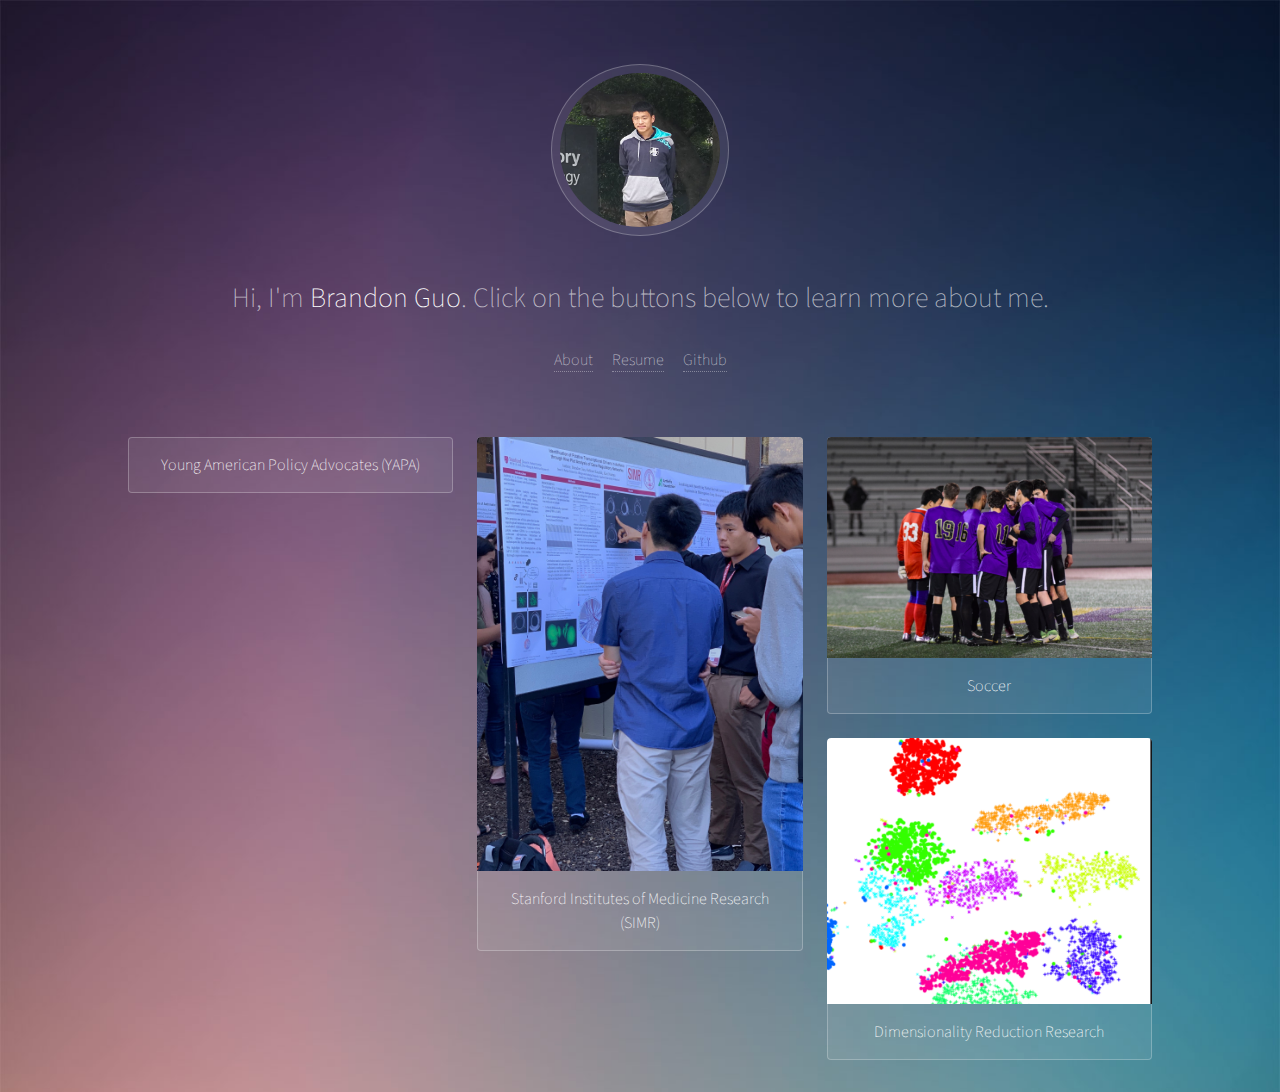
==== index.html @ d1ee9895 "new version" ====
<!DOCTYPE HTML>
<!--
	Visualize by TEMPLATED
	templated.co @templatedco
	Released for free under the Creative Commons Attribution 3.0 license (templated.co/license)
-->
<html>
	<head>
		<title>Brandon Guo's Site</title>
		<meta charset="utf-8" />
		<meta name="viewport" content="width=device-width, initial-scale=1" />
		<link rel="stylesheet" href="assets/css/main.css" />
	</head>
	<body>

		<!-- Wrapper -->
			<div id="wrapper">

				<!-- Header -->
					<header id="header">
						<span class="avatar"><img src="images/avatar.jpg" alt="" /></span>
						<h1>Hi, I'm <strong>Brandon Guo</strong>. Click on the buttons below to learn more about me.</h1>
						<ul class="icons">
							<li><a href="about.html" class=><span class="label">About</span></a></li>
							<li><a href="images/resume.pdf" class=""><span class="label">Resume</span></a></li>
							<li><a href="https://github.com/bg49623" class=""><span class="label">Github</span></a></li>
						</ul>
					</header>

				<!-- Main -->
					<section id="main">

						<!-- Thumbnails -->
							<section class="thumbnails">
								<div>
									<a href="projects.html#four">
										<img src="images/thumbs/yapa.jpg" alt="" />
										<h3>Young American Policy Advocates (YAPA)</h3>
									</a>
									
								</div>
								<div>
									<a href="projects.html#five">
										<img src="images/thumbs/simr-poster.jpg" alt="" />
										<h3>Stanford Institutes of Medicine Research (SIMR)</h3>
									</a>
									
								</div>
								<div>
									<a href="soccer.html">
										<img src="images/thumbs/soccer.png" alt="" />
										<h3>Soccer</h3>
									</a>
									<a href="projects.html#three">
										<img src="images/thumbs/clusters.png" alt="" />
										<h3>Dimensionality Reduction Research</h3>
									</a>
								</div>
							</section>
							
					</section>

					

			</div>

		<!-- Scripts -->
			<script src="assets/js/jquery.min.js"></script>
			<script src="assets/js/skel.min.js"></script>
			<script src="assets/js/main.js"></script>

	</body>
</html>
---- assets/css/main.css ----
@charset "UTF-8";
@import url(font-awesome.min.css);
@import url("http://fonts.googleapis.com/css?family=Source+Sans+Pro:200");

/*
	Visualize by TEMPLATED
	templated.co @templatedco
	Released for free under the Creative Commons Attribution 3.0 license (templated.co/license)
*/

/* Reset */

	html, body, div, span, applet, object, iframe, h1, h2, h3, h4, h5, h6, p, blockquote, pre, a, abbr, acronym, address, big, cite, code, del, dfn, em, img, ins, kbd, q, s, samp, small, strike, strong, sub, sup, tt, var, b, u, i, center, dl, dt, dd, ol, ul, li, fieldset, form, label, legend, table, caption, tbody, tfoot, thead, tr, th, td, article, aside, canvas, details, embed, figure, figcaption, footer, header, hgroup, menu, nav, output, ruby, section, summary, time, mark, audio, video {
		margin: 0;
		padding: 0;
		border: 0;
		font-size: 100%;
		font: inherit;
		vertical-align: baseline;
	}

	article, aside, details, figcaption, figure, footer, header, hgroup, menu, nav, section {
		display: block;
	}

	body {
		line-height: 1;
	}

	ol, ul {
		list-style: none;
	}

	blockquote, q {
		quotes: none;
	}

	blockquote:before, blockquote:after, q:before, q:after {
		content: '';
		content: none;
	}

	table {
		border-collapse: collapse;
		border-spacing: 0;
	}

	body {
		-webkit-text-size-adjust: none;
	}

/* Box Model */

	*, *:before, *:after {
		-moz-box-sizing: border-box;
		-webkit-box-sizing: border-box;
		box-sizing: border-box;
	}

/* Grid */

	.row {
		border-bottom: solid 1px transparent;
		-moz-box-sizing: border-box;
		-webkit-box-sizing: border-box;
		box-sizing: border-box;
	}

	.row > * {
		float: left;
		-moz-box-sizing: border-box;
		-webkit-box-sizing: border-box;
		box-sizing: border-box;
	}

	.row:after, .row:before {
		content: '';
		display: block;
		clear: both;
		height: 0;
	}

	.row.uniform > * > :first-child {
		margin-top: 0;
	}

	.row.uniform > * > :last-child {
		margin-bottom: 0;
	}

	.row.\30 \25 > * {
		padding: 0 0 0 0em;
	}

	.row.\30 \25 {
		margin: 0 0 -1px 0em;
	}

	.row.uniform.\30 \25 > * {
		padding: 0em 0 0 0em;
	}

	.row.uniform.\30 \25 {
		margin: 0em 0 -1px 0em;
	}

	.row > * {
		padding: 0 0 0 2em;
	}

	.row {
		margin: 0 0 -1px -2em;
	}

	.row.uniform > * {
		padding: 2em 0 0 2em;
	}

	.row.uniform {
		margin: -2em 0 -1px -2em;
	}

	.row.\32 00\25 > * {
		padding: 0 0 0 4em;
	}

	.row.\32 00\25 {
		margin: 0 0 -1px -4em;
	}

	.row.uniform.\32 00\25 > * {
		padding: 4em 0 0 4em;
	}

	.row.uniform.\32 00\25 {
		margin: -4em 0 -1px -4em;
	}

	.row.\31 50\25 > * {
		padding: 0 0 0 3em;
	}

	.row.\31 50\25 {
		margin: 0 0 -1px -3em;
	}

	.row.uniform.\31 50\25 > * {
		padding: 3em 0 0 3em;
	}

	.row.uniform.\31 50\25 {
		margin: -3em 0 -1px -3em;
	}

	.row.\35 0\25 > * {
		padding: 0 0 0 1em;
	}

	.row.\35 0\25 {
		margin: 0 0 -1px -1em;
	}

	.row.uniform.\35 0\25 > * {
		padding: 1em 0 0 1em;
	}

	.row.uniform.\35 0\25 {
		margin: -1em 0 -1px -1em;
	}

	.row.\32 5\25 > * {
		padding: 0 0 0 0.5em;
	}

	.row.\32 5\25 {
		margin: 0 0 -1px -0.5em;
	}

	.row.uniform.\32 5\25 > * {
		padding: 0.5em 0 0 0.5em;
	}

	.row.uniform.\32 5\25 {
		margin: -0.5em 0 -1px -0.5em;
	}

	.\31 2u, .\31 2u\24 {
		width: 100%;
		clear: none;
		margin-left: 0;
	}

	.\31 1u, .\31 1u\24 {
		width: 91.6666666667%;
		clear: none;
		margin-left: 0;
	}

	.\31 0u, .\31 0u\24 {
		width: 83.3333333333%;
		clear: none;
		margin-left: 0;
	}

	.\39 u, .\39 u\24 {
		width: 75%;
		clear: none;
		margin-left: 0;
	}

	.\38 u, .\38 u\24 {
		width: 66.6666666667%;
		clear: none;
		margin-left: 0;
	}

	.\37 u, .\37 u\24 {
		width: 58.3333333333%;
		clear: none;
		margin-left: 0;
	}

	.\36 u, .\36 u\24 {
		width: 50%;
		clear: none;
		margin-left: 0;
	}

	.\35 u, .\35 u\24 {
		width: 41.6666666667%;
		clear: none;
		margin-left: 0;
	}

	.\34 u, .\34 u\24 {
		width: 33.3333333333%;
		clear: none;
		margin-left: 0;
	}

	.\33 u, .\33 u\24 {
		width: 25%;
		clear: none;
		margin-left: 0;
	}

	.\32 u, .\32 u\24 {
		width: 16.6666666667%;
		clear: none;
		margin-left: 0;
	}

	.\31 u, .\31 u\24 {
		width: 8.3333333333%;
		clear: none;
		margin-left: 0;
	}

	.\31 2u\24 + *,
	.\31 1u\24 + *,
	.\31 0u\24 + *,
	.\39 u\24 + *,
	.\38 u\24 + *,
	.\37 u\24 + *,
	.\36 u\24 + *,
	.\35 u\24 + *,
	.\34 u\24 + *,
	.\33 u\24 + *,
	.\32 u\24 + *,
	.\31 u\24 + * {
		clear: left;
	}

	.\-11u {
		margin-left: 91.66667%;
	}

	.\-10u {
		margin-left: 83.33333%;
	}

	.\-9u {
		margin-left: 75%;
	}

	.\-8u {
		margin-left: 66.66667%;
	}

	.\-7u {
		margin-left: 58.33333%;
	}

	.\-6u {
		margin-left: 50%;
	}

	.\-5u {
		margin-left: 41.66667%;
	}

	.\-4u {
		margin-left: 33.33333%;
	}

	.\-3u {
		margin-left: 25%;
	}

	.\-2u {
		margin-left: 16.66667%;
	}

	.\-1u {
		margin-left: 8.33333%;
	}

	@media screen and (max-width: 1680px) {

		.row > * {
			padding: 0 0 0 2em;
		}

		.row {
			margin: 0 0 -1px -2em;
		}

		.row.uniform > * {
			padding: 2em 0 0 2em;
		}

		.row.uniform {
			margin: -2em 0 -1px -2em;
		}

		.row.\32 00\25 > * {
			padding: 0 0 0 4em;
		}

		.row.\32 00\25 {
			margin: 0 0 -1px -4em;
		}

		.row.uniform.\32 00\25 > * {
			padding: 4em 0 0 4em;
		}

		.row.uniform.\32 00\25 {
			margin: -4em 0 -1px -4em;
		}

		.row.\31 50\25 > * {
			padding: 0 0 0 3em;
		}

		.row.\31 50\25 {
			margin: 0 0 -1px -3em;
		}

		.row.uniform.\31 50\25 > * {
			padding: 3em 0 0 3em;
		}

		.row.uniform.\31 50\25 {
			margin: -3em 0 -1px -3em;
		}

		.row.\35 0\25 > * {
			padding: 0 0 0 1em;
		}

		.row.\35 0\25 {
			margin: 0 0 -1px -1em;
		}

		.row.uniform.\35 0\25 > * {
			padding: 1em 0 0 1em;
		}

		.row.uniform.\35 0\25 {
			margin: -1em 0 -1px -1em;
		}

		.row.\32 5\25 > * {
			padding: 0 0 0 0.5em;
		}

		.row.\32 5\25 {
			margin: 0 0 -1px -0.5em;
		}

		.row.uniform.\32 5\25 > * {
			padding: 0.5em 0 0 0.5em;
		}

		.row.uniform.\32 5\25 {
			margin: -0.5em 0 -1px -0.5em;
		}

		.\31 2u\28xlarge\29, .\31 2u\24\28xlarge\29 {
			width: 100%;
			clear: none;
			margin-left: 0;
		}

		.\31 1u\28xlarge\29, .\31 1u\24\28xlarge\29 {
			width: 91.6666666667%;
			clear: none;
			margin-left: 0;
		}

		.\31 0u\28xlarge\29, .\31 0u\24\28xlarge\29 {
			width: 83.3333333333%;
			clear: none;
			margin-left: 0;
		}

		.\39 u\28xlarge\29, .\39 u\24\28xlarge\29 {
			width: 75%;
			clear: none;
			margin-left: 0;
		}

		.\38 u\28xlarge\29, .\38 u\24\28xlarge\29 {
			width: 66.6666666667%;
			clear: none;
			margin-left: 0;
		}

		.\37 u\28xlarge\29, .\37 u\24\28xlarge\29 {
			width: 58.3333333333%;
			clear: none;
			margin-left: 0;
		}

		.\36 u\28xlarge\29, .\36 u\24\28xlarge\29 {
			width: 50%;
			clear: none;
			margin-left: 0;
		}

		.\35 u\28xlarge\29, .\35 u\24\28xlarge\29 {
			width: 41.6666666667%;
			clear: none;
			margin-left: 0;
		}

		.\34 u\28xlarge\29, .\34 u\24\28xlarge\29 {
			width: 33.3333333333%;
			clear: none;
			margin-left: 0;
		}

		.\33 u\28xlarge\29, .\33 u\24\28xlarge\29 {
			width: 25%;
			clear: none;
			margin-left: 0;
		}

		.\32 u\28xlarge\29, .\32 u\24\28xlarge\29 {
			width: 16.6666666667%;
			clear: none;
			margin-left: 0;
		}

		.\31 u\28xlarge\29, .\31 u\24\28xlarge\29 {
			width: 8.3333333333%;
			clear: none;
			margin-left: 0;
		}

		.\31 2u\24\28xlarge\29 + *,
		.\31 1u\24\28xlarge\29 + *,
		.\31 0u\24\28xlarge\29 + *,
		.\39 u\24\28xlarge\29 + *,
		.\38 u\24\28xlarge\29 + *,
		.\37 u\24\28xlarge\29 + *,
		.\36 u\24\28xlarge\29 + *,
		.\35 u\24\28xlarge\29 + *,
		.\34 u\24\28xlarge\29 + *,
		.\33 u\24\28xlarge\29 + *,
		.\32 u\24\28xlarge\29 + *,
		.\31 u\24\28xlarge\29 + * {
			clear: left;
		}

		.\-11u\28xlarge\29 {
			margin-left: 91.66667%;
		}

		.\-10u\28xlarge\29 {
			margin-left: 83.33333%;
		}

		.\-9u\28xlarge\29 {
			margin-left: 75%;
		}

		.\-8u\28xlarge\29 {
			margin-left: 66.66667%;
		}

		.\-7u\28xlarge\29 {
			margin-left: 58.33333%;
		}

		.\-6u\28xlarge\29 {
			margin-left: 50%;
		}

		.\-5u\28xlarge\29 {
			margin-left: 41.66667%;
		}

		.\-4u\28xlarge\29 {
			margin-left: 33.33333%;
		}

		.\-3u\28xlarge\29 {
			margin-left: 25%;
		}

		.\-2u\28xlarge\29 {
			margin-left: 16.66667%;
		}

		.\-1u\28xlarge\29 {
			margin-left: 8.33333%;
		}

	}

	@media screen and (max-width: 1280px) {

		.row > * {
			padding: 0 0 0 2em;
		}

		.row {
			margin: 0 0 -1px -2em;
		}

		.row.uniform > * {
			padding: 2em 0 0 2em;
		}

		.row.uniform {
			margin: -2em 0 -1px -2em;
		}

		.row.\32 00\25 > * {
			padding: 0 0 0 4em;
		}

		.row.\32 00\25 {
			margin: 0 0 -1px -4em;
		}

		.row.uniform.\32 00\25 > * {
			padding: 4em 0 0 4em;
		}

		.row.uniform.\32 00\25 {
			margin: -4em 0 -1px -4em;
		}

		.row.\31 50\25 > * {
			padding: 0 0 0 3em;
		}

		.row.\31 50\25 {
			margin: 0 0 -1px -3em;
		}

		.row.uniform.\31 50\25 > * {
			padding: 3em 0 0 3em;
		}

		.row.uniform.\31 50\25 {
			margin: -3em 0 -1px -3em;
		}

		.row.\35 0\25 > * {
			padding: 0 0 0 1em;
		}

		.row.\35 0\25 {
			margin: 0 0 -1px -1em;
		}

		.row.uniform.\35 0\25 > * {
			padding: 1em 0 0 1em;
		}

		.row.uniform.\35 0\25 {
			margin: -1em 0 -1px -1em;
		}

		.row.\32 5\25 > * {
			padding: 0 0 0 0.5em;
		}

		.row.\32 5\25 {
			margin: 0 0 -1px -0.5em;
		}

		.row.uniform.\32 5\25 > * {
			padding: 0.5em 0 0 0.5em;
		}

		.row.uniform.\32 5\25 {
			margin: -0.5em 0 -1px -0.5em;
		}

		.\31 2u\28large\29, .\31 2u\24\28large\29 {
			width: 100%;
			clear: none;
			margin-left: 0;
		}

		.\31 1u\28large\29, .\31 1u\24\28large\29 {
			width: 91.6666666667%;
			clear: none;
			margin-left: 0;
		}

		.\31 0u\28large\29, .\31 0u\24\28large\29 {
			width: 83.3333333333%;
			clear: none;
			margin-left: 0;
		}

		.\39 u\28large\29, .\39 u\24\28large\29 {
			width: 75%;
			clear: none;
			margin-left: 0;
		}

		.\38 u\28large\29, .\38 u\24\28large\29 {
			width: 66.6666666667%;
			clear: none;
			margin-left: 0;
		}

		.\37 u\28large\29, .\37 u\24\28large\29 {
			width: 58.3333333333%;
			clear: none;
			margin-left: 0;
		}

		.\36 u\28large\29, .\36 u\24\28large\29 {
			width: 50%;
			clear: none;
			margin-left: 0;
		}

		.\35 u\28large\29, .\35 u\24\28large\29 {
			width: 41.6666666667%;
			clear: none;
			margin-left: 0;
		}

		.\34 u\28large\29, .\34 u\24\28large\29 {
			width: 33.3333333333%;
			clear: none;
			margin-left: 0;
		}

		.\33 u\28large\29, .\33 u\24\28large\29 {
			width: 25%;
			clear: none;
			margin-left: 0;
		}

		.\32 u\28large\29, .\32 u\24\28large\29 {
			width: 16.6666666667%;
			clear: none;
			margin-left: 0;
		}

		.\31 u\28large\29, .\31 u\24\28large\29 {
			width: 8.3333333333%;
			clear: none;
			margin-left: 0;
		}

		.\31 2u\24\28large\29 + *,
		.\31 1u\24\28large\29 + *,
		.\31 0u\24\28large\29 + *,
		.\39 u\24\28large\29 + *,
		.\38 u\24\28large\29 + *,
		.\37 u\24\28large\29 + *,
		.\36 u\24\28large\29 + *,
		.\35 u\24\28large\29 + *,
		.\34 u\24\28large\29 + *,
		.\33 u\24\28large\29 + *,
		.\32 u\24\28large\29 + *,
		.\31 u\24\28large\29 + * {
			clear: left;
		}

		.\-11u\28large\29 {
			margin-left: 91.66667%;
		}

		.\-10u\28large\29 {
			margin-left: 83.33333%;
		}

		.\-9u\28large\29 {
			margin-left: 75%;
		}

		.\-8u\28large\29 {
			margin-left: 66.66667%;
		}

		.\-7u\28large\29 {
			margin-left: 58.33333%;
		}

		.\-6u\28large\29 {
			margin-left: 50%;
		}

		.\-5u\28large\29 {
			margin-left: 41.66667%;
		}

		.\-4u\28large\29 {
			margin-left: 33.33333%;
		}

		.\-3u\28large\29 {
			margin-left: 25%;
		}

		.\-2u\28large\29 {
			margin-left: 16.66667%;
		}

		.\-1u\28large\29 {
			margin-left: 8.33333%;
		}

	}

	@media screen and (max-width: 980px) {

		.row > * {
			padding: 0 0 0 2em;
		}

		.row {
			margin: 0 0 -1px -2em;
		}

		.row.uniform > * {
			padding: 2em 0 0 2em;
		}

		.row.uniform {
			margin: -2em 0 -1px -2em;
		}

		.row.\32 00\25 > * {
			padding: 0 0 0 4em;
		}

		.row.\32 00\25 {
			margin: 0 0 -1px -4em;
		}

		.row.uniform.\32 00\25 > * {
			padding: 4em 0 0 4em;
		}

		.row.uniform.\32 00\25 {
			margin: -4em 0 -1px -4em;
		}

		.row.\31 50\25 > * {
			padding: 0 0 0 3em;
		}

		.row.\31 50\25 {
			margin: 0 0 -1px -3em;
		}

		.row.uniform.\31 50\25 > * {
			padding: 3em 0 0 3em;
		}

		.row.uniform.\31 50\25 {
			margin: -3em 0 -1px -3em;
		}

		.row.\35 0\25 > * {
			padding: 0 0 0 1em;
		}

		.row.\35 0\25 {
			margin: 0 0 -1px -1em;
		}

		.row.uniform.\35 0\25 > * {
			padding: 1em 0 0 1em;
		}

		.row.uniform.\35 0\25 {
			margin: -1em 0 -1px -1em;
		}

		.row.\32 5\25 > * {
			padding: 0 0 0 0.5em;
		}

		.row.\32 5\25 {
			margin: 0 0 -1px -0.5em;
		}

		.row.uniform.\32 5\25 > * {
			padding: 0.5em 0 0 0.5em;
		}

		.row.uniform.\32 5\25 {
			margin: -0.5em 0 -1px -0.5em;
		}

		.\31 2u\28medium\29, .\31 2u\24\28medium\29 {
			width: 100%;
			clear: none;
			margin-left: 0;
		}

		.\31 1u\28medium\29, .\31 1u\24\28medium\29 {
			width: 91.6666666667%;
			clear: none;
			margin-left: 0;
		}

		.\31 0u\28medium\29, .\31 0u\24\28medium\29 {
			width: 83.3333333333%;
			clear: none;
			margin-left: 0;
		}

		.\39 u\28medium\29, .\39 u\24\28medium\29 {
			width: 75%;
			clear: none;
			margin-left: 0;
		}

		.\38 u\28medium\29, .\38 u\24\28medium\29 {
			width: 66.6666666667%;
			clear: none;
			margin-left: 0;
		}

		.\37 u\28medium\29, .\37 u\24\28medium\29 {
			width: 58.3333333333%;
			clear: none;
			margin-left: 0;
		}

		.\36 u\28medium\29, .\36 u\24\28medium\29 {
			width: 50%;
			clear: none;
			margin-left: 0;
		}

		.\35 u\28medium\29, .\35 u\24\28medium\29 {
			width: 41.6666666667%;
			clear: none;
			margin-left: 0;
		}

		.\34 u\28medium\29, .\34 u\24\28medium\29 {
			width: 33.3333333333%;
			clear: none;
			margin-left: 0;
		}

		.\33 u\28medium\29, .\33 u\24\28medium\29 {
			width: 25%;
			clear: none;
			margin-left: 0;
		}

		.\32 u\28medium\29, .\32 u\24\28medium\29 {
			width: 16.6666666667%;
			clear: none;
			margin-left: 0;
		}

		.\31 u\28medium\29, .\31 u\24\28medium\29 {
			width: 8.3333333333%;
			clear: none;
			margin-left: 0;
		}

		.\31 2u\24\28medium\29 + *,
		.\31 1u\24\28medium\29 + *,
		.\31 0u\24\28medium\29 + *,
		.\39 u\24\28medium\29 + *,
		.\38 u\24\28medium\29 + *,
		.\37 u\24\28medium\29 + *,
		.\36 u\24\28medium\29 + *,
		.\35 u\24\28medium\29 + *,
		.\34 u\24\28medium\29 + *,
		.\33 u\24\28medium\29 + *,
		.\32 u\24\28medium\29 + *,
		.\31 u\24\28medium\29 + * {
			clear: left;
		}

		.\-11u\28medium\29 {
			margin-left: 91.66667%;
		}

		.\-10u\28medium\29 {
			margin-left: 83.33333%;
		}

		.\-9u\28medium\29 {
			margin-left: 75%;
		}

		.\-8u\28medium\29 {
			margin-left: 66.66667%;
		}

		.\-7u\28medium\29 {
			margin-left: 58.33333%;
		}

		.\-6u\28medium\29 {
			margin-left: 50%;
		}

		.\-5u\28medium\29 {
			margin-left: 41.66667%;
		}

		.\-4u\28medium\29 {
			margin-left: 33.33333%;
		}

		.\-3u\28medium\29 {
			margin-left: 25%;
		}

		.\-2u\28medium\29 {
			margin-left: 16.66667%;
		}

		.\-1u\28medium\29 {
			margin-left: 8.33333%;
		}

	}

	@media screen and (max-width: 736px) {

		.row > * {
			padding: 0 0 0 2em;
		}

		.row {
			margin: 0 0 -1px -2em;
		}

		.row.uniform > * {
			padding: 2em 0 0 2em;
		}

		.row.uniform {
			margin: -2em 0 -1px -2em;
		}

		.row.\32 00\25 > * {
			padding: 0 0 0 4em;
		}

		.row.\32 00\25 {
			margin: 0 0 -1px -4em;
		}

		.row.uniform.\32 00\25 > * {
			padding: 4em 0 0 4em;
		}

		.row.uniform.\32 00\25 {
			margin: -4em 0 -1px -4em;
		}

		.row.\31 50\25 > * {
			padding: 0 0 0 3em;
		}

		.row.\31 50\25 {
			margin: 0 0 -1px -3em;
		}

		.row.uniform.\31 50\25 > * {
			padding: 3em 0 0 3em;
		}

		.row.uniform.\31 50\25 {
			margin: -3em 0 -1px -3em;
		}

		.row.\35 0\25 > * {
			padding: 0 0 0 1em;
		}

		.row.\35 0\25 {
			margin: 0 0 -1px -1em;
		}

		.row.uniform.\35 0\25 > * {
			padding: 1em 0 0 1em;
		}

		.row.uniform.\35 0\25 {
			margin: -1em 0 -1px -1em;
		}

		.row.\32 5\25 > * {
			padding: 0 0 0 0.5em;
		}

		.row.\32 5\25 {
			margin: 0 0 -1px -0.5em;
		}

		.row.uniform.\32 5\25 > * {
			padding: 0.5em 0 0 0.5em;
		}

		.row.uniform.\32 5\25 {
			margin: -0.5em 0 -1px -0.5em;
		}

		.\31 2u\28small\29, .\31 2u\24\28small\29 {
			width: 100%;
			clear: none;
			margin-left: 0;
		}

		.\31 1u\28small\29, .\31 1u\24\28small\29 {
			width: 91.6666666667%;
			clear: none;
			margin-left: 0;
		}

		.\31 0u\28small\29, .\31 0u\24\28small\29 {
			width: 83.3333333333%;
			clear: none;
			margin-left: 0;
		}

		.\39 u\28small\29, .\39 u\24\28small\29 {
			width: 75%;
			clear: none;
			margin-left: 0;
		}

		.\38 u\28small\29, .\38 u\24\28small\29 {
			width: 66.6666666667%;
			clear: none;
			margin-left: 0;
		}

		.\37 u\28small\29, .\37 u\24\28small\29 {
			width: 58.3333333333%;
			clear: none;
			margin-left: 0;
		}

		.\36 u\28small\29, .\36 u\24\28small\29 {
			width: 50%;
			clear: none;
			margin-left: 0;
		}

		.\35 u\28small\29, .\35 u\24\28small\29 {
			width: 41.6666666667%;
			clear: none;
			margin-left: 0;
		}

		.\34 u\28small\29, .\34 u\24\28small\29 {
			width: 33.3333333333%;
			clear: none;
			margin-left: 0;
		}

		.\33 u\28small\29, .\33 u\24\28small\29 {
			width: 25%;
			clear: none;
			margin-left: 0;
		}

		.\32 u\28small\29, .\32 u\24\28small\29 {
			width: 16.6666666667%;
			clear: none;
			margin-left: 0;
		}

		.\31 u\28small\29, .\31 u\24\28small\29 {
			width: 8.3333333333%;
			clear: none;
			margin-left: 0;
		}

		.\31 2u\24\28small\29 + *,
		.\31 1u\24\28small\29 + *,
		.\31 0u\24\28small\29 + *,
		.\39 u\24\28small\29 + *,
		.\38 u\24\28small\29 + *,
		.\37 u\24\28small\29 + *,
		.\36 u\24\28small\29 + *,
		.\35 u\24\28small\29 + *,
		.\34 u\24\28small\29 + *,
		.\33 u\24\28small\29 + *,
		.\32 u\24\28small\29 + *,
		.\31 u\24\28small\29 + * {
			clear: left;
		}

		.\-11u\28small\29 {
			margin-left: 91.66667%;
		}

		.\-10u\28small\29 {
			margin-left: 83.33333%;
		}

		.\-9u\28small\29 {
			margin-left: 75%;
		}

		.\-8u\28small\29 {
			margin-left: 66.66667%;
		}

		.\-7u\28small\29 {
			margin-left: 58.33333%;
		}

		.\-6u\28small\29 {
			margin-left: 50%;
		}

		.\-5u\28small\29 {
			margin-left: 41.66667%;
		}

		.\-4u\28small\29 {
			margin-left: 33.33333%;
		}

		.\-3u\28small\29 {
			margin-left: 25%;
		}

		.\-2u\28small\29 {
			margin-left: 16.66667%;
		}

		.\-1u\28small\29 {
			margin-left: 8.33333%;
		}

	}

	@media screen and (max-width: 480px) {

		.row > * {
			padding: 0 0 0 2em;
		}

		.row {
			margin: 0 0 -1px -2em;
		}

		.row.uniform > * {
			padding: 2em 0 0 2em;
		}

		.row.uniform {
			margin: -2em 0 -1px -2em;
		}

		.row.\32 00\25 > * {
			padding: 0 0 0 4em;
		}

		.row.\32 00\25 {
			margin: 0 0 -1px -4em;
		}

		.row.uniform.\32 00\25 > * {
			padding: 4em 0 0 4em;
		}

		.row.uniform.\32 00\25 {
			margin: -4em 0 -1px -4em;
		}

		.row.\31 50\25 > * {
			padding: 0 0 0 3em;
		}

		.row.\31 50\25 {
			margin: 0 0 -1px -3em;
		}

		.row.uniform.\31 50\25 > * {
			padding: 3em 0 0 3em;
		}

		.row.uniform.\31 50\25 {
			margin: -3em 0 -1px -3em;
		}

		.row.\35 0\25 > * {
			padding: 0 0 0 1em;
		}

		.row.\35 0\25 {
			margin: 0 0 -1px -1em;
		}

		.row.uniform.\35 0\25 > * {
			padding: 1em 0 0 1em;
		}

		.row.uniform.\35 0\25 {
			margin: -1em 0 -1px -1em;
		}

		.row.\32 5\25 > * {
			padding: 0 0 0 0.5em;
		}

		.row.\32 5\25 {
			margin: 0 0 -1px -0.5em;
		}

		.row.uniform.\32 5\25 > * {
			padding: 0.5em 0 0 0.5em;
		}

		.row.uniform.\32 5\25 {
			margin: -0.5em 0 -1px -0.5em;
		}

		.\31 2u\28xsmall\29, .\31 2u\24\28xsmall\29 {
			width: 100%;
			clear: none;
			margin-left: 0;
		}

		.\31 1u\28xsmall\29, .\31 1u\24\28xsmall\29 {
			width: 91.6666666667%;
			clear: none;
			margin-left: 0;
		}

		.\31 0u\28xsmall\29, .\31 0u\24\28xsmall\29 {
			width: 83.3333333333%;
			clear: none;
			margin-left: 0;
		}

		.\39 u\28xsmall\29, .\39 u\24\28xsmall\29 {
			width: 75%;
			clear: none;
			margin-left: 0;
		}

		.\38 u\28xsmall\29, .\38 u\24\28xsmall\29 {
			width: 66.6666666667%;
			clear: none;
			margin-left: 0;
		}

		.\37 u\28xsmall\29, .\37 u\24\28xsmall\29 {
			width: 58.3333333333%;
			clear: none;
			margin-left: 0;
		}

		.\36 u\28xsmall\29, .\36 u\24\28xsmall\29 {
			width: 50%;
			clear: none;
			margin-left: 0;
		}

		.\35 u\28xsmall\29, .\35 u\24\28xsmall\29 {
			width: 41.6666666667%;
			clear: none;
			margin-left: 0;
		}

		.\34 u\28xsmall\29, .\34 u\24\28xsmall\29 {
			width: 33.3333333333%;
			clear: none;
			margin-left: 0;
		}

		.\33 u\28xsmall\29, .\33 u\24\28xsmall\29 {
			width: 25%;
			clear: none;
			margin-left: 0;
		}

		.\32 u\28xsmall\29, .\32 u\24\28xsmall\29 {
			width: 16.6666666667%;
			clear: none;
			margin-left: 0;
		}

		.\31 u\28xsmall\29, .\31 u\24\28xsmall\29 {
			width: 8.3333333333%;
			clear: none;
			margin-left: 0;
		}

		.\31 2u\24\28xsmall\29 + *,
		.\31 1u\24\28xsmall\29 + *,
		.\31 0u\24\28xsmall\29 + *,
		.\39 u\24\28xsmall\29 + *,
		.\38 u\24\28xsmall\29 + *,
		.\37 u\24\28xsmall\29 + *,
		.\36 u\24\28xsmall\29 + *,
		.\35 u\24\28xsmall\29 + *,
		.\34 u\24\28xsmall\29 + *,
		.\33 u\24\28xsmall\29 + *,
		.\32 u\24\28xsmall\29 + *,
		.\31 u\24\28xsmall\29 + * {
			clear: left;
		}

		.\-11u\28xsmall\29 {
			margin-left: 91.66667%;
		}

		.\-10u\28xsmall\29 {
			margin-left: 83.33333%;
		}

		.\-9u\28xsmall\29 {
			margin-left: 75%;
		}

		.\-8u\28xsmall\29 {
			margin-left: 66.66667%;
		}

		.\-7u\28xsmall\29 {
			margin-left: 58.33333%;
		}

		.\-6u\28xsmall\29 {
			margin-left: 50%;
		}

		.\-5u\28xsmall\29 {
			margin-left: 41.66667%;
		}

		.\-4u\28xsmall\29 {
			margin-left: 33.33333%;
		}

		.\-3u\28xsmall\29 {
			margin-left: 25%;
		}

		.\-2u\28xsmall\29 {
			margin-left: 16.66667%;
		}

		.\-1u\28xsmall\29 {
			margin-left: 8.33333%;
		}

	}

/* Basic */

	@-ms-viewport {
		width: device-width;
	}

	body {
		-ms-overflow-style: scrollbar;
	}

	@media screen and (max-width: 480px) {

		html, body {
			min-width: 320px;
		}

	}

	body {
		background-color: #000;
		background-image: url("../../images/bg.jpg");
		background-size: cover;
		background-position: top center;
	}

		body.is-loading *, body.is-loading *:before, body.is-loading *:after {
			-moz-animation: none !important;
			-webkit-animation: none !important;
			-ms-animation: none !important;
			animation: none !important;
			-moz-transition: none !important;
			-webkit-transition: none !important;
			-ms-transition: none !important;
			transition: none !important;
		}

/* Type */

	body, input, select, textarea {
		color: rgba(255, 255, 255, 0.65);
		font-family: "Source Sans Pro", Helvetica, sans-serif;
		font-size: 13pt;
		font-weight: 200;
		line-height: 1.65;
	}

		@media screen and (max-width: 1280px) {

			body, input, select, textarea {
				font-size: 12pt;
			}

		}

	a {
		color: inherit;
		text-decoration: none;
		border-bottom: dotted 1px rgba(255, 255, 255, 0.35);
		-moz-transition: border-bottom-color 0.2s ease-in-out, color 0.2s ease-in-out;
		-webkit-transition: border-bottom-color 0.2s ease-in-out, color 0.2s ease-in-out;
		-ms-transition: border-bottom-color 0.2s ease-in-out, color 0.2s ease-in-out;
		transition: border-bottom-color 0.2s ease-in-out, color 0.2s ease-in-out;
	}

		a:hover {
			color: #ffffff;
			border-bottom-color: transparent;
		}

	strong, b {
		color: #ffffff;
		font-weight: 200;
	}

	em, i {
		font-style: italic;
	}

	p {
		margin: 0 0 2em 0;
	}

	h1, h2, h3, h4, h5, h6 {
		color: #ffffff;
		font-weight: 200;
		line-height: 1.5;
		margin: 0 0 1em 0;
	}

		h1 a, h2 a, h3 a, h4 a, h5 a, h6 a {
			color: inherit;
			text-decoration: none;
		}

		@media screen and (max-width: 980px) {

			h1 br, h2 br, h3 br, h4 br, h5 br, h6 br {
				display: none;
			}

		}

	h1 {
		font-size: 1.75em;
	}

		@media screen and (max-width: 980px) {

			h1 {
				font-size: 1.5em;
			}

		}

		@media screen and (max-width: 736px) {

			h1 {
				font-size: 1.25em;
			}

		}

	h2 {
		font-size: 1.35em;
	}

		@media screen and (max-width: 736px) {

			h2 {
				font-size: 1em;
			}

		}

	h3 {
		font-size: 1em;
	}

	h4 {
		font-size: 1em;
	}

	h5 {
		font-size: 0.9em;
	}

	h6 {
		font-size: 0.7em;
	}

	sub {
		font-size: 0.8em;
		position: relative;
		top: 0.5em;
	}

	sup {
		font-size: 0.8em;
		position: relative;
		top: -0.5em;
	}

	blockquote {
		border-left: solid 4px rgba(255, 255, 255, 0.25);
		font-style: italic;
		margin: 0 0 2em 0;
		padding: 0.5em 0 0.5em 2em;
	}

	code {
		background: rgba(255, 255, 255, 0.075);
		border-radius: 4px;
		border: solid 1px rgba(255, 255, 255, 0.25);
		font-family: "Courier New", monospace;
		font-size: 0.9em;
		margin: 0 0.25em;
		padding: 0.25em 0.65em;
	}

	pre {
		-webkit-overflow-scrolling: touch;
		font-family: "Courier New", monospace;
		font-size: 0.9em;
		margin: 0 0 2em 0;
	}

		pre code {
			display: block;
			line-height: 1.75;
			padding: 1em 1.5em;
			overflow-x: auto;
		}

	hr {
		border: 0;
		border-bottom: solid 1px rgba(255, 255, 255, 0.25);
		margin: 2em 0;
	}

		hr.major {
			margin: 3em 0;
		}

	.align-left {
		text-align: left;
	}

	.align-center {
		text-align: center;
	}

	.align-right {
		text-align: right;
	}

/* Section/Article */

	section.special, article.special {
		text-align: center;
	}

	header p {
		color: rgba(255, 255, 255, 0.35);
		position: relative;
		margin: 0 0 1.5em 0;
	}

	header h2 + p {
		font-size: 1.25em;
		margin-top: -1em;
	}

	header h3 + p {
		font-size: 1.1em;
		margin-top: -0.8em;
	}

	header h4 + p,
	header h5 + p,
	header h6 + p {
		font-size: 0.9em;
		margin-top: -0.6em;
	}

/* Form */

	form {
		margin: 0 0 2em 0;
	}

	label {
		color: #ffffff;
		display: block;
		font-size: 0.9em;
		font-weight: 200;
		margin: 0 0 1em 0;
	}

	input[type="text"],
	input[type="password"],
	input[type="email"],
	input[type="tel"],
	select,
	textarea {
		-moz-appearance: none;
		-webkit-appearance: none;
		-ms-appearance: none;
		appearance: none;
		background: rgba(255, 255, 255, 0.075);
		border-radius: 4px;
		border: none;
		border: solid 1px rgba(255, 255, 255, 0.25);
		color: inherit;
		display: block;
		outline: 0;
		padding: 0 1em;
		text-decoration: none;
		width: 100%;
	}

		input[type="text"]:invalid,
		input[type="password"]:invalid,
		input[type="email"]:invalid,
		input[type="tel"]:invalid,
		select:invalid,
		textarea:invalid {
			box-shadow: none;
		}

		input[type="text"]:focus,
		input[type="password"]:focus,
		input[type="email"]:focus,
		input[type="tel"]:focus,
		select:focus,
		textarea:focus {
			border-color: #FF6382;
			box-shadow: 0 0 0 1px #FF6382;
		}

	.select-wrapper {
		text-decoration: none;
		display: block;
		position: relative;
	}

		.select-wrapper:before {
			content: "";
			-moz-osx-font-smoothing: grayscale;
			-webkit-font-smoothing: antialiased;
			font-family: FontAwesome;
			font-style: normal;
			font-weight: normal;
			text-transform: none !important;
		}

		.select-wrapper:before {
			color: rgba(255, 255, 255, 0.25);
			display: block;
			height: 2.75em;
			line-height: 2.75em;
			pointer-events: none;
			position: absolute;
			right: 0;
			text-align: center;
			top: 0;
			width: 2.75em;
		}

		.select-wrapper select::-ms-expand {
			display: none;
		}

	input[type="text"],
	input[type="password"],
	input[type="email"],
	select {
		height: 2.75em;
	}

	textarea {
		padding: 0.75em 1em;
	}

	input[type="checkbox"],
	input[type="radio"] {
		-moz-appearance: none;
		-webkit-appearance: none;
		-ms-appearance: none;
		appearance: none;
		display: block;
		float: left;
		margin-right: -2em;
		opacity: 0;
		width: 1em;
		z-index: -1;
	}

		input[type="checkbox"] + label,
		input[type="radio"] + label {
			text-decoration: none;
			color: rgba(255, 255, 255, 0.65);
			cursor: pointer;
			display: inline-block;
			font-size: 1em;
			font-weight: 200;
			padding-left: 2.4em;
			padding-right: 0.75em;
			position: relative;
		}

			input[type="checkbox"] + label:before,
			input[type="radio"] + label:before {
				-moz-osx-font-smoothing: grayscale;
				-webkit-font-smoothing: antialiased;
				font-family: FontAwesome;
				font-style: normal;
				font-weight: normal;
				text-transform: none !important;
			}

			input[type="checkbox"] + label:before,
			input[type="radio"] + label:before {
				background: rgba(255, 255, 255, 0.075);
				border-radius: 4px;
				border: solid 1px rgba(255, 255, 255, 0.25);
				content: '';
				display: inline-block;
				height: 1.65em;
				left: 0;
				line-height: 1.58125em;
				position: absolute;
				text-align: center;
				top: 0;
				width: 1.65em;
			}

		input[type="checkbox"]:checked + label:before,
		input[type="radio"]:checked + label:before {
			background: #FF6382;
			border-color: #FF6382;
			color: #ffffff;
			content: '\f00c';
		}

		input[type="checkbox"]:focus + label:before,
		input[type="radio"]:focus + label:before {
			border-color: #FF6382;
			box-shadow: 0 0 0 1px #FF6382;
		}

	input[type="checkbox"] + label:before {
		border-radius: 4px;
	}

	input[type="radio"] + label:before {
		border-radius: 100%;
	}

	::-webkit-input-placeholder {
		color: rgba(255, 255, 255, 0.35) !important;
		opacity: 1.0;
	}

	:-moz-placeholder {
		color: rgba(255, 255, 255, 0.35) !important;
		opacity: 1.0;
	}

	::-moz-placeholder {
		color: rgba(255, 255, 255, 0.35) !important;
		opacity: 1.0;
	}

	:-ms-input-placeholder {
		color: rgba(255, 255, 255, 0.35) !important;
		opacity: 1.0;
	}

	.formerize-placeholder {
		color: rgba(255, 255, 255, 0.35) !important;
		opacity: 1.0;
	}

/* Box */

	.box {
		border-radius: 4px;
		border: solid 1px rgba(255, 255, 255, 0.25);
		margin-bottom: 2em;
		padding: 1.5em;
	}

		.box > :last-child,
		.box > :last-child > :last-child,
		.box > :last-child > :last-child > :last-child {
			margin-bottom: 0;
		}

		.box.alt {
			border: 0;
			border-radius: 0;
			padding: 0;
		}

/* Icon */

	.icon {
		text-decoration: none;
		border-bottom: none;
		position: relative;
	}

		.icon:before {
			-moz-osx-font-smoothing: grayscale;
			-webkit-font-smoothing: antialiased;
			font-family: FontAwesome;
			font-style: normal;
			font-weight: normal;
			text-transform: none !important;
		}

		.icon > .label {
			display: none;
		}

		.icon.style2 {
			-moz-transition: all 0.2s ease;
			-webkit-transition: all 0.2s ease;
			-ms-transition: all 0.2s ease;
			transition: all 0.2s ease;
			border-radius: 100%;
			display: inline-block;
			padding: 0.5em;
			border: solid 1px rgba(255, 255, 255, 0.25);
			background-color: rgba(255, 255, 255, 0.075);
		}

			.icon.style2:before {
				display: block;
				width: 1.25em;
				height: 1.25em;
				line-height: 1.25em;
				font-size: 1.35em;
			}

			.icon.style2:hover {
				background-color: rgba(255, 255, 255, 0.25);
			}

			@media screen and (max-width: 736px) {

				.icon.style2:before {
					font-size: 1em;
				}

			}

/* Image */

	.image {
		border-radius: 4px;
		border: 0;
		display: inline-block;
		position: relative;
	}

		.image img {
			border-radius: 4px;
			display: block;
		}

		.image.left, .image.right {
			max-width: 40%;
		}

			.image.left img, .image.right img {
				width: 100%;
			}

		.image.left {
			float: left;
			padding: 0 1.5em 1em 0;
			top: 0.25em;
		}

		.image.right {
			float: right;
			padding: 0 0 1em 1.5em;
			top: 0.25em;
		}

		.image.fit {
			display: block;
			margin: 0 0 2em 0;
			width: 100%;
		}

			.image.fit img {
				width: 100%;
			}

		.image.main {
			display: block;
			margin: 0 0 3em 0;
			width: 100%;
		}

			.image.main img {
				width: 100%;
			}

/* List */

	ol {
		list-style: decimal;
		margin: 0 0 2em 0;
		padding-left: 1.25em;
	}

		ol li {
			padding-left: 0.25em;
		}

	ul {
		list-style: disc;
		margin: 0 0 2em 0;
		padding-left: 1em;
	}

		ul li {
			padding-left: 0.5em;
		}

		ul.alt {
			list-style: none;
			padding-left: 0;
		}

			ul.alt li {
				border-top: solid 1px rgba(255, 255, 255, 0.25);
				padding: 0.5em 0;
			}

				ul.alt li:first-child {
					border-top: 0;
					padding-top: 0;
				}

		ul.icons {
			cursor: default;
			list-style: none;
			padding-left: 0;
		}

			ul.icons li {
				display: inline-block;
				padding: 0 1em 0 0;
			}

				ul.icons li:last-child {
					padding-right: 0;
				}

		ul.actions {
			cursor: default;
			list-style: none;
			padding-left: 0;
		}

			ul.actions li {
				display: inline-block;
				padding: 0 1em 0 0;
				vertical-align: middle;
			}

				ul.actions li:last-child {
					padding-right: 0;
				}

			ul.actions.small li {
				padding: 0 0.5em 0 0;
			}

			ul.actions.vertical li {
				display: block;
				padding: 1em 0 0 0;
			}

				ul.actions.vertical li:first-child {
					padding-top: 0;
				}

				ul.actions.vertical li > * {
					margin-bottom: 0;
				}

			ul.actions.vertical.small li {
				padding: 0.5em 0 0 0;
			}

				ul.actions.vertical.small li:first-child {
					padding-top: 0;
				}

			ul.actions.fit {
				display: table;
				margin-left: -1em;
				padding: 0;
				table-layout: fixed;
				width: calc(100% + 1em);
			}

				ul.actions.fit li {
					display: table-cell;
					padding: 0 0 0 1em;
				}

					ul.actions.fit li > * {
						margin-bottom: 0;
					}

				ul.actions.fit.small {
					margin-left: -0.5em;
					width: calc(100% + 0.5em);
				}

					ul.actions.fit.small li {
						padding: 0 0 0 0.5em;
					}

			@media screen and (max-width: 480px) {

				ul.actions {
					margin: 0 0 2em 0;
				}

					ul.actions li {
						padding: 1em 0 0 0;
						display: block;
						text-align: center;
						width: 100%;
					}

						ul.actions li:first-child {
							padding-top: 0;
						}

						ul.actions li > * {
							width: 100%;
							margin: 0 !important;
						}

							ul.actions li > *.icon:before {
								margin-left: -2em;
							}

					ul.actions.small li {
						padding: 0.5em 0 0 0;
					}

						ul.actions.small li:first-child {
							padding-top: 0;
						}

			}

	dl {
		margin: 0 0 2em 0;
	}

		dl dt {
			display: block;
			font-weight: 200;
			margin: 0 0 1em 0;
		}

		dl dd {
			margin-left: 2em;
		}

/* Table */

	.table-wrapper {
		-webkit-overflow-scrolling: touch;
		overflow-x: auto;
	}

	table {
		margin: 0 0 2em 0;
		width: 100%;
	}

		table tbody tr {
			border: solid 1px rgba(255, 255, 255, 0.25);
			border-left: 0;
			border-right: 0;
		}

			table tbody tr:nth-child(2n + 1) {
				background-color: rgba(255, 255, 255, 0.075);
			}

		table td {
			padding: 0.75em 0.75em;
		}

		table th {
			color: #ffffff;
			font-size: 0.9em;
			font-weight: 200;
			padding: 0 0.75em 0.75em 0.75em;
			text-align: left;
		}

		table thead {
			border-bottom: solid 2px rgba(255, 255, 255, 0.25);
		}

		table tfoot {
			border-top: solid 2px rgba(255, 255, 255, 0.25);
		}

		table.alt {
			border-collapse: separate;
		}

			table.alt tbody tr td {
				border: solid 1px rgba(255, 255, 255, 0.25);
				border-left-width: 0;
				border-top-width: 0;
			}

				table.alt tbody tr td:first-child {
					border-left-width: 1px;
				}

			table.alt tbody tr:first-child td {
				border-top-width: 1px;
			}

			table.alt thead {
				border-bottom: 0;
			}

			table.alt tfoot {
				border-top: 0;
			}

/* Button */

	input[type="submit"],
	input[type="reset"],
	input[type="button"],
	button,
	.button {
		-moz-appearance: none;
		-webkit-appearance: none;
		-ms-appearance: none;
		appearance: none;
		-moz-transition: background-color 0.2s ease-in-out, color 0.2s ease-in-out;
		-webkit-transition: background-color 0.2s ease-in-out, color 0.2s ease-in-out;
		-ms-transition: background-color 0.2s ease-in-out, color 0.2s ease-in-out;
		transition: background-color 0.2s ease-in-out, color 0.2s ease-in-out;
		background-color: #FF6382;
		border-radius: 4px;
		border: 0;
		color: !important;
		cursor: pointer;
		display: inline-block;
		font-weight: 200;
		height: 2.85em;
		line-height: 2.95em;
		padding: 0 1.5em;
		text-align: center;
		text-decoration: none;
		white-space: nowrap;
	}

		input[type="submit"]:hover,
		input[type="reset"]:hover,
		input[type="button"]:hover,
		button:hover,
		.button:hover {
			background-color: #ff7c96;
		}

		input[type="submit"]:active,
		input[type="reset"]:active,
		input[type="button"]:active,
		button:active,
		.button:active {
			background-color: #ff496e;
		}

		input[type="submit"].icon,
		input[type="reset"].icon,
		input[type="button"].icon,
		button.icon,
		.button.icon {
			padding-left: 1.35em;
		}

			input[type="submit"].icon:before,
			input[type="reset"].icon:before,
			input[type="button"].icon:before,
			button.icon:before,
			.button.icon:before {
				margin-right: 0.5em;
			}

		input[type="submit"].fit,
		input[type="reset"].fit,
		input[type="button"].fit,
		button.fit,
		.button.fit {
			display: block;
			margin: 0 0 1em 0;
			width: 100%;
		}

		input[type="submit"].small,
		input[type="reset"].small,
		input[type="button"].small,
		button.small,
		.button.small {
			font-size: 0.8em;
		}

		input[type="submit"].big,
		input[type="reset"].big,
		input[type="button"].big,
		button.big,
		.button.big {
			font-size: 1.35em;
		}

		input[type="submit"].alt,
		input[type="reset"].alt,
		input[type="button"].alt,
		button.alt,
		.button.alt {
			background-color: transparent;
			box-shadow: inset 0 0 0 2px rgba(255, 255, 255, 0.25);
			color: #ffffff !important;
		}

			input[type="submit"].alt:hover,
			input[type="reset"].alt:hover,
			input[type="button"].alt:hover,
			button.alt:hover,
			.button.alt:hover {
				background-color: rgba(255, 255, 255, 0.075);
			}

			input[type="submit"].alt:active,
			input[type="reset"].alt:active,
			input[type="button"].alt:active,
			button.alt:active,
			.button.alt:active {
				background-color: rgba(255, 0, 0, 0.2);
			}

			input[type="submit"].alt.icon:before,
			input[type="reset"].alt.icon:before,
			input[type="button"].alt.icon:before,
			button.alt.icon:before,
			.button.alt.icon:before {
				color: rgba(255, 255, 255, 0.35);
			}

		input[type="submit"].special,
		input[type="reset"].special,
		input[type="button"].special,
		button.special,
		.button.special {
			background-color: #FF6382;
			color: !important;
		}

			input[type="submit"].special:hover,
			input[type="reset"].special:hover,
			input[type="button"].special:hover,
			button.special:hover,
			.button.special:hover {
				background-color: #ff7c96;
			}

			input[type="submit"].special:active,
			input[type="reset"].special:active,
			input[type="button"].special:active,
			button.special:active,
			.button.special:active {
				background-color: #ff496e;
			}

		input[type="submit"].disabled, input[type="submit"]:disabled,
		input[type="reset"].disabled,
		input[type="reset"]:disabled,
		input[type="button"].disabled,
		input[type="button"]:disabled,
		button.disabled,
		button:disabled,
		.button.disabled,
		.button:disabled {
			background-color: rgba(255, 255, 255, 0.65) !important;
			box-shadow: inset 0 -0.15em 0 0 rgba(0, 0, 0, 0.15);
			color: #000 !important;
			cursor: default;
			opacity: 0.25;
		}

		@media screen and (max-width: 480px) {

			input[type="submit"],
			input[type="reset"],
			input[type="button"],
			button,
			.button {
				padding: 0;
			}

		}

/* Thumbnails */

	.thumbnails {
		display: -moz-flex;
		display: -webkit-flex;
		display: -ms-flex;
		display: flex;
		-moz-flex-direction: row;
		-webkit-flex-direction: row;
		-ms-flex-direction: row;
		flex-direction: row;
		position: relative;
		margin: 0 0 2em -2em;
	}

		.thumbnails a {
			-moz-transition: all 0.2s ease;
			-webkit-transition: all 0.2s ease;
			-ms-transition: all 0.2s ease;
			transition: all 0.2s ease;
			border-bottom: none;
			display: block;
			width: 100%;
			margin: 0 0 2em 0;
			text-align: center;
			border-radius: 4px;
			box-shadow: inset 0 0 0 1px rgba(255, 255, 255, 0.25);
			background-color: rgba(255, 255, 255, 0.075);
			cursor: pointer;
			outline: 0;
			overflow: hidden;
		}

			.thumbnails a img {
				display: block;
				width: 100%;
				border-top-left-radius: 4px;
				border-top-right-radius: 4px;
			}

			.thumbnails a h3 {
				margin: 1em;
			}

			.thumbnails a:hover {
				background-color: rgba(255, 255, 255, 0.25);
				box-shadow: inset 0 0 0 1px rgba(255, 255, 255, 0.25), 0 0 0.5em 0 #FF6382;
			}

		.thumbnails > div {
			display: -moz-flex;
			display: -webkit-flex;
			display: -ms-flex;
			display: flex;
			-moz-flex-direction: column;
			-webkit-flex-direction: column;
			-ms-flex-direction: column;
			flex-direction: column;
			width: calc(100% / 3);
			padding-left: 2em;
		}

			.thumbnails > div > :last-child {
				margin-bottom: 0;
			}

		@media screen and (max-width: 1280px) {

			.thumbnails {
				margin: 0 0 2em -1.5em;
			}

				.thumbnails a {
					margin: 0 0 1.5em 0;
				}

				.thumbnails > div {
					padding-left: 1.5em;
				}

		}

		@media screen and (max-width: 980px) {

			.thumbnails h3 {
				font-size: 0.8em;
			}

		}

		@media screen and (max-width: 480px) {

			.thumbnails {
				display: block;
			}

				.thumbnails a {
					margin: 0 0 2em 0 !important;
				}

				.thumbnails > div {
					display: block;
					width: 100%;
				}

					.thumbnails > div:last-child > :last-child {
						margin-bottom: 0 !important;
					}

				.thumbnails h3 {
					font-size: 1em;
				}

		}

/* Poptrox */

	.poptrox-popup {
		-moz-box-sizing: content-box;
		-webkit-box-sizing: content-box;
		-ms-box-sizing: content-box;
		box-sizing: content-box;
		background: rgba(255, 255, 255, 0.25);
		box-shadow: 0 0.5em 3em 0 rgba(0, 0, 0, 0.25);
		border-radius: 4px;
		overflow: hidden;
	}

		.poptrox-popup .closer {
			-moz-transition: opacity 0.2s ease-in-out;
			-webkit-transition: opacity 0.2s ease-in-out;
			-ms-transition: opacity 0.2s ease-in-out;
			transition: opacity 0.2s ease-in-out;
			text-decoration: none;
			position: absolute;
			top: 1em;
			right: 1em;
			z-index: 2;
			-webkit-tap-highlight-color: rgba(255, 255, 255, 0);
			white-space: nowrap;
			text-indent: 2.5em;
			overflow: hidden;
			width: 2.5em;
			height: 2.5em;
			display: block;
		}

			.poptrox-popup .closer:before {
				content: "";
				-moz-osx-font-smoothing: grayscale;
				-webkit-font-smoothing: antialiased;
				font-family: FontAwesome;
				font-style: normal;
				font-weight: normal;
				text-transform: none !important;
			}

			.poptrox-popup .closer:before {
				display: block;
				position: relative;
				text-indent: 0;
				border-radius: 100%;
				box-shadow: inset 0 0 0 1px #ffffff;
				color: #ffffff !important;
				width: 2.5em;
				height: 2.5em;
				line-height: 2.5em;
			}

		.poptrox-popup:hover .closer {
			opacity: 0.5;
		}

			.poptrox-popup:hover .closer:hover {
				opacity: 1.0;
			}

/* Wrapper */

	#wrapper {
		max-width: 68em;
		width: 100%;
		margin: 0 auto;
		padding: 0 2em;
		opacity: 1;
		filter: none;
		-moz-transition: opacity 1s ease, -moz-filter 1s ease;
		-webkit-transition: opacity 1s ease, -webkit-filter 1s ease;
		-ms-transition: opacity 1s ease, -ms-filter 1s ease;
		transition: opacity 1s ease, filter 1s ease;
	}

	body.is-loading #wrapper {
		opacity: 0;
		-moz-filter: blur(1px);
		-webkit-filter: blur(1px);
		-ms-filter: blur(1px);
		filter: blur(1px);
	}

	body.is-covered #wrapper {
		-moz-filter: blur(3px);
		-webkit-filter: blur(3px);
		-ms-filter: blur(3px);
		filter: blur(3px);
	}

/* Header */

	#header {
		text-align: center;
		padding: 6em 0 4em 0;
	}

		#header h1 {
			color: rgba(255, 255, 255, 0.65);
		}

		#header .avatar {
			border-radius: 100%;
			display: inline-block;
			margin: 0 0 2em 0;
			padding: 0.5em;
			border: solid 1px rgba(255, 255, 255, 0.25);
			background-color: rgba(255, 255, 255, 0.075);
		}

			#header .avatar img {
				border-radius: 100%;
				display: block;
				width: 10em;
			}

		@media screen and (max-width: 1280px) {

			#header {
				padding: 4em 0 2em 0;
			}

		}

/* Footer */

	#footer {
		text-align: center;
		padding: 4em 0 4em 0;
	}

		#footer:before {
			content: '';
			border-top: solid 1px rgba(255, 255, 255, 0.25);
			width: 10em;
			display: block;
			margin: 0 auto 3em auto;
		}

		@media screen and (max-width: 1280px) {

			#footer {
				padding: 2em 0 2em 0;
			}

		}
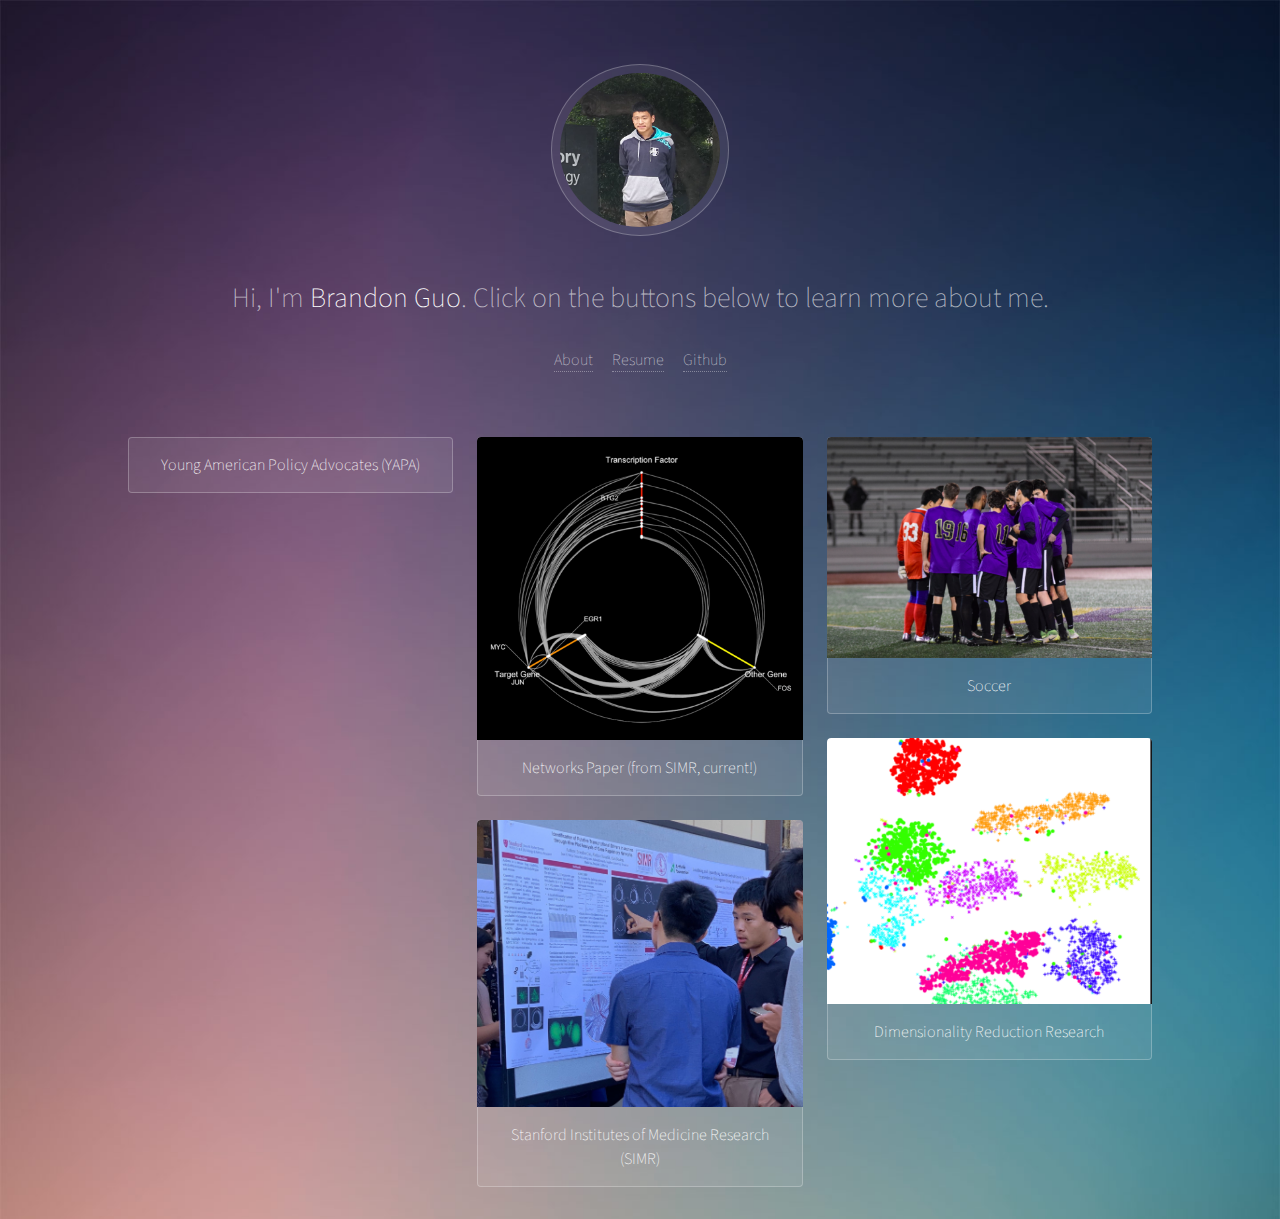
==== commit c175b09e: "commit" ====
--- a/index.html
+++ b/index.html
@@ -40,6 +40,10 @@
 									
 								</div>
 								<div>
+								<a href="projects.html#four">
+										<img src="images/thumbs/hiveplot.png" alt="" />
+										<h3>Networks Paper (from SIMR, current!)</h3>
+									</a>
 									<a href="projects.html#five">
 										<img src="images/thumbs/simr-poster.jpg" alt="" />
 										<h3>Stanford Institutes of Medicine Research (SIMR)</h3>
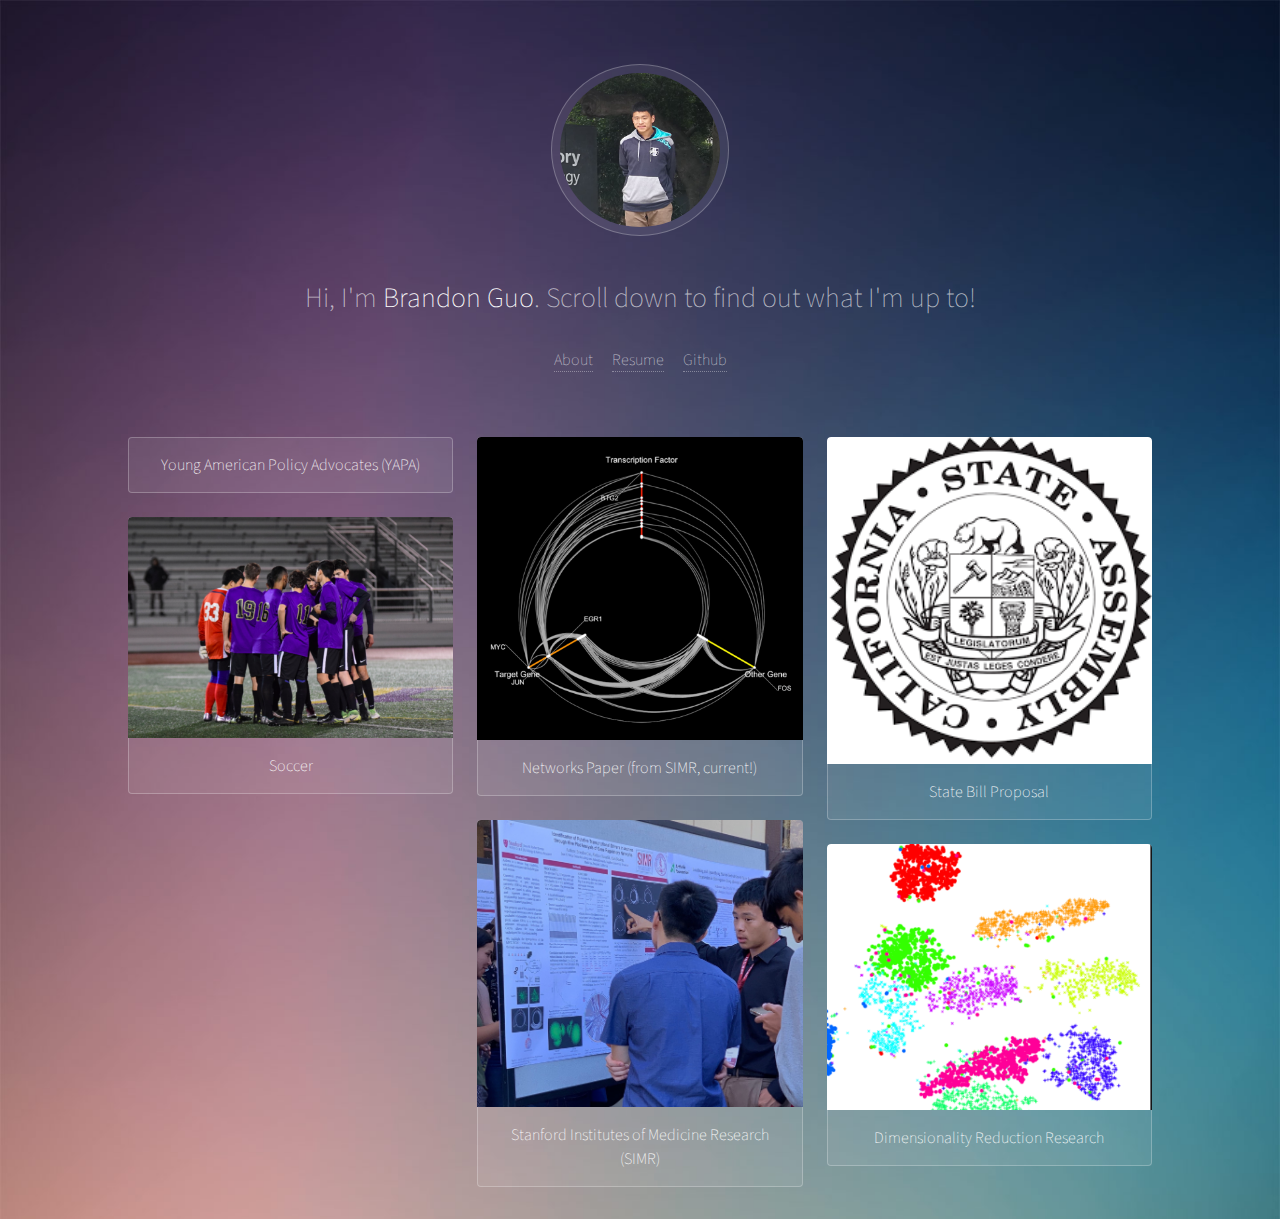
==== commit 0b3fb7f6: "dd" ====
--- a/index.html
+++ b/index.html
@@ -19,7 +19,7 @@
 				<!-- Header -->
 					<header id="header">
 						<span class="avatar"><img src="images/avatar.jpg" alt="" /></span>
-						<h1>Hi, I'm <strong>Brandon Guo</strong>. Click on the buttons below to learn more about me.</h1>
+						<h1>Hi, I'm <strong>Brandon Guo</strong>. Scroll down to find out what I'm up to!</h1>
 						<ul class="icons">
 							<li><a href="about.html" class=><span class="label">About</span></a></li>
 							<li><a href="images/resume.pdf" class=""><span class="label">Resume</span></a></li>
@@ -37,10 +37,13 @@
 										<img src="images/thumbs/yapa.jpg" alt="" />
 										<h3>Young American Policy Advocates (YAPA)</h3>
 									</a>
-									
+									<a href="soccer.html">
+										<img src="images/thumbs/soccer.png" alt="" />
+										<h3>Soccer</h3>
+									</a>
 								</div>
 								<div>
-								<a href="projects.html#four">
+								<a href="projects.html#six">
 										<img src="images/thumbs/hiveplot.png" alt="" />
 										<h3>Networks Paper (from SIMR, current!)</h3>
 									</a>
@@ -51,9 +54,9 @@
 									
 								</div>
 								<div>
-									<a href="soccer.html">
-										<img src="images/thumbs/soccer.png" alt="" />
-										<h3>Soccer</h3>
+									<a href="projects.html#seven">
+										<img src="images/thumbs/state.png" alt="" />
+										<h3>State Bill Proposal</h3>
 									</a>
 									<a href="projects.html#three">
 										<img src="images/thumbs/clusters.png" alt="" />
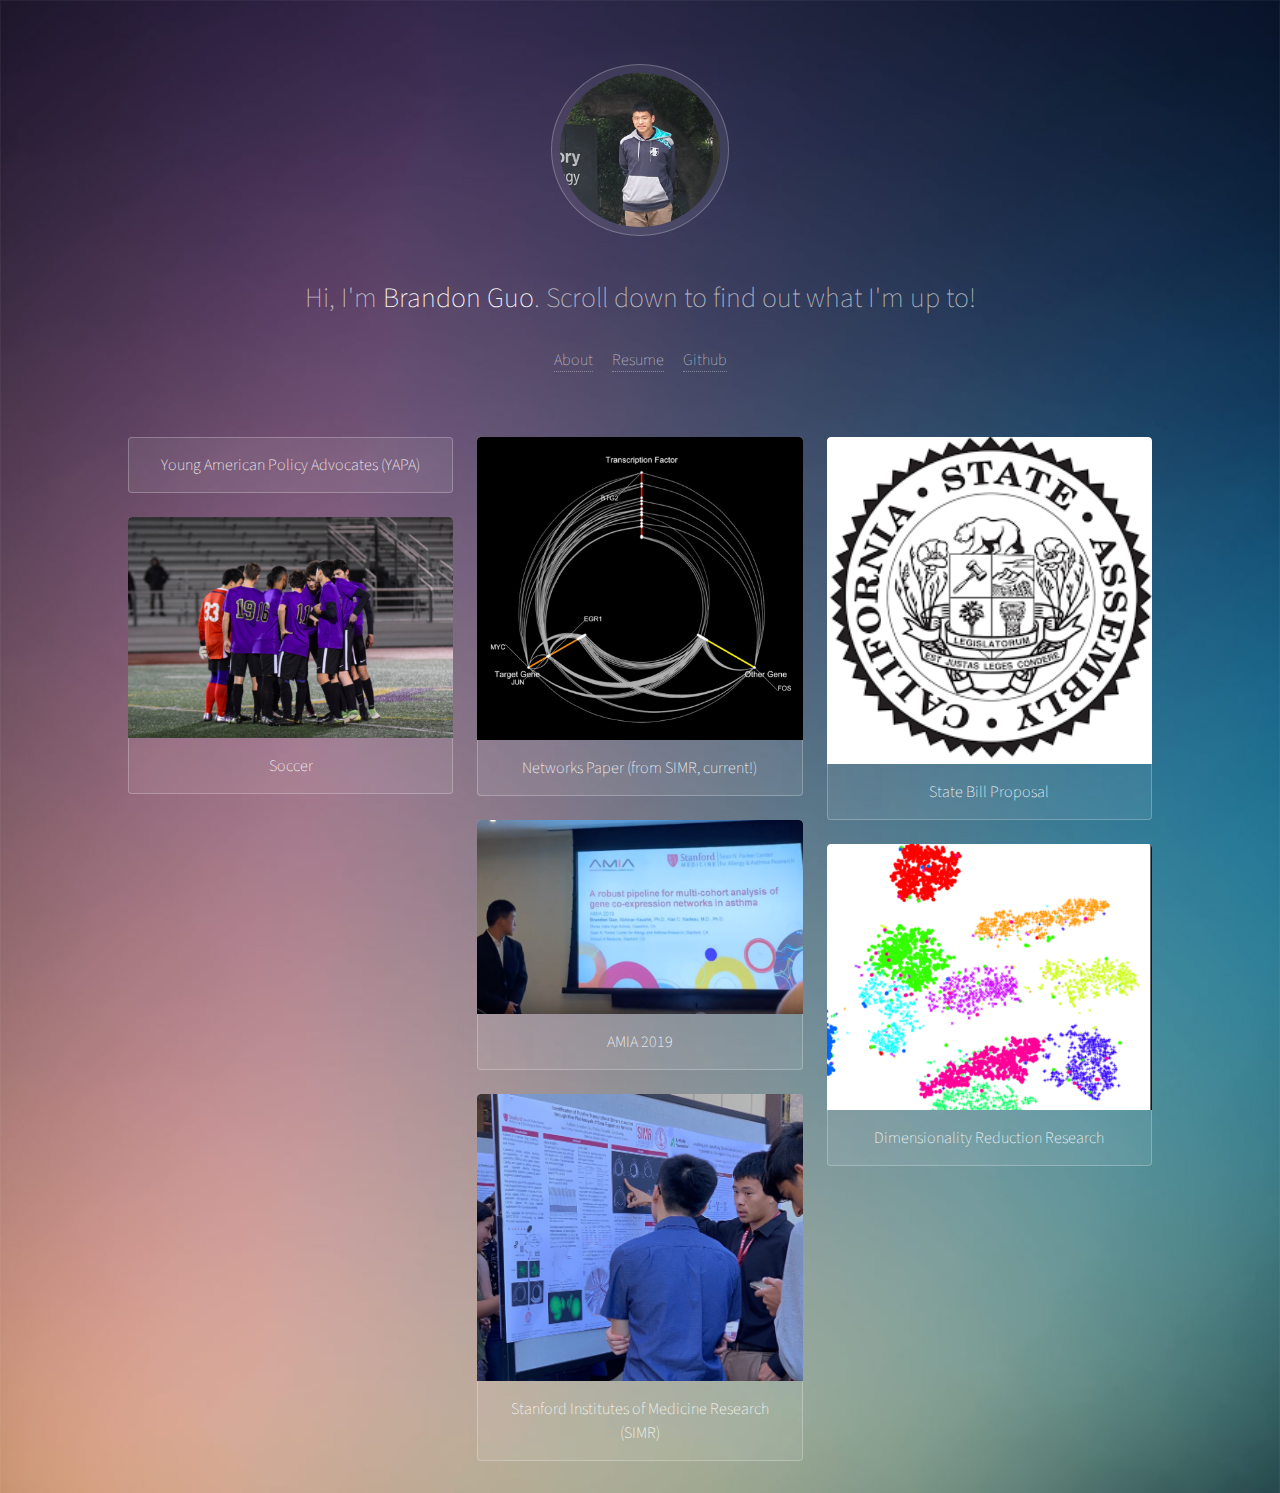
==== commit 3776f0a9: "suure" ====
--- a/index.html
+++ b/index.html
@@ -47,6 +47,10 @@
 										<img src="images/thumbs/hiveplot.png" alt="" />
 										<h3>Networks Paper (from SIMR, current!)</h3>
 									</a>
+									<a href="projects.html#eight">
+										<img src="images/thumbs/titleslide.jpg" alt="" />
+										<h3>AMIA 2019</h3>
+									</a>
 									<a href="projects.html#five">
 										<img src="images/thumbs/simr-poster.jpg" alt="" />
 										<h3>Stanford Institutes of Medicine Research (SIMR)</h3>
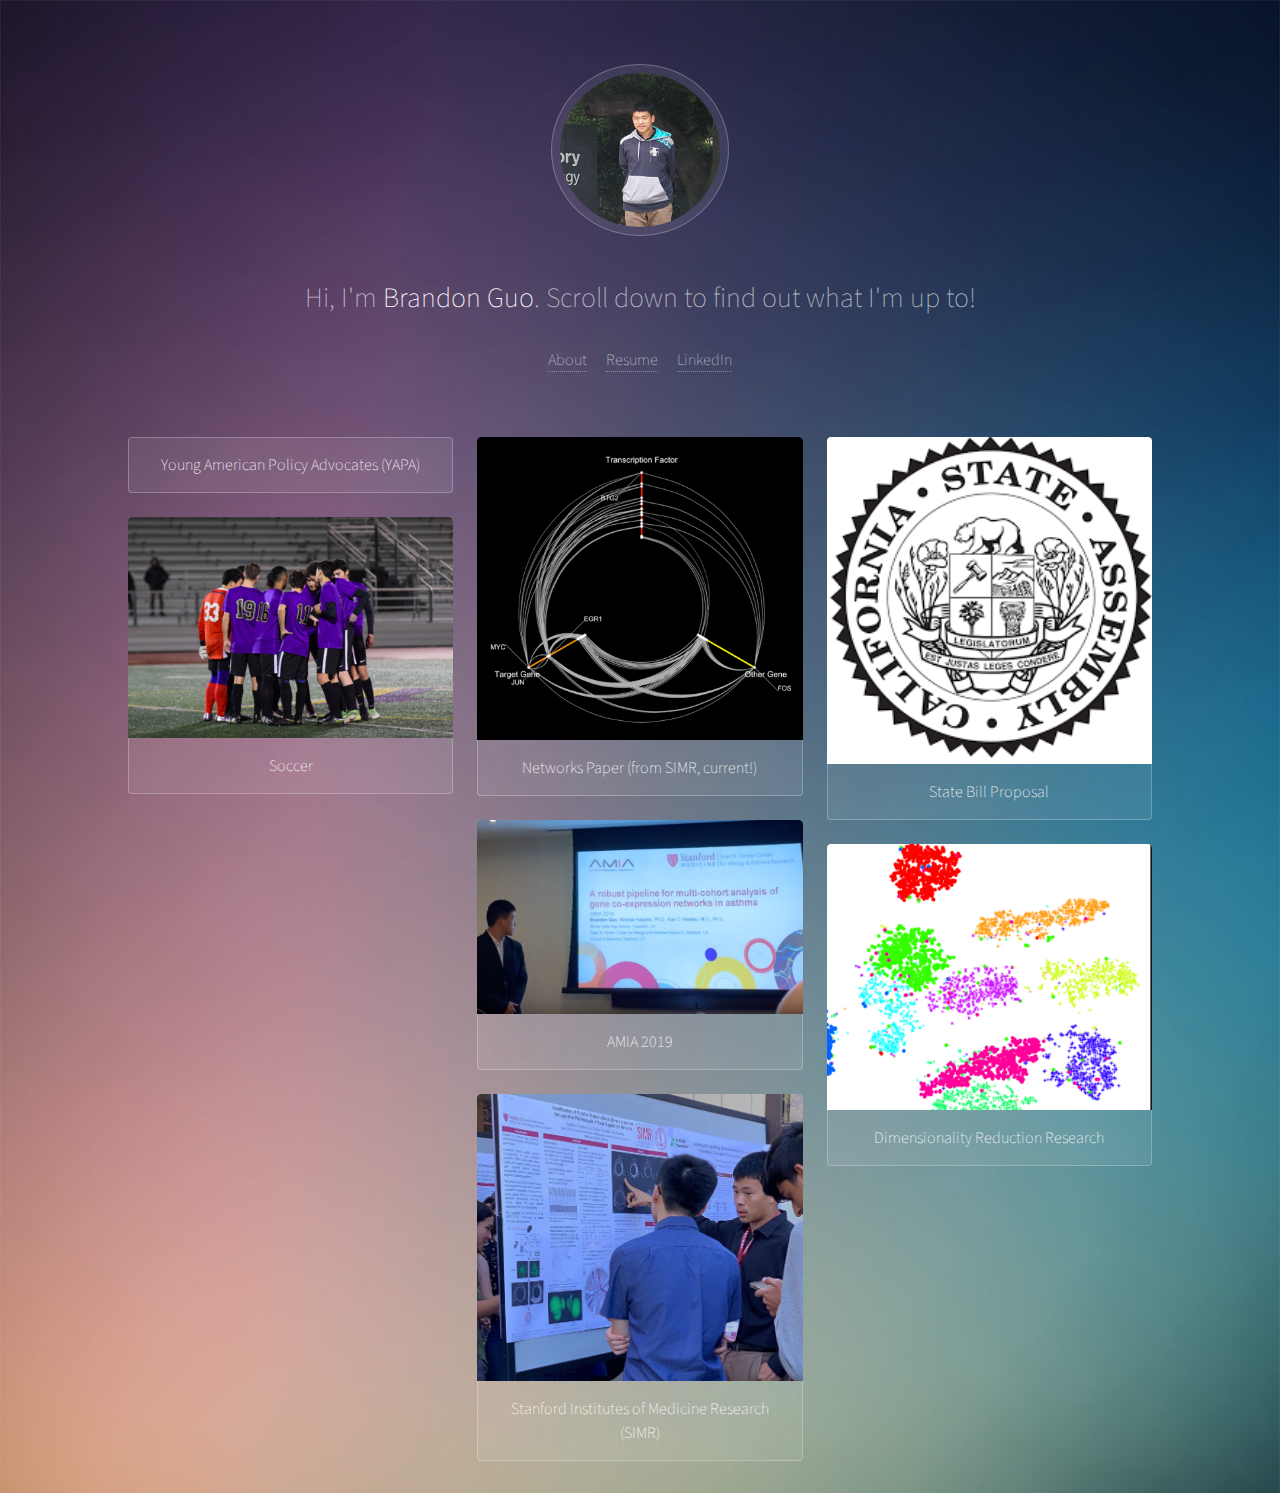
==== commit e95356b0: "tutoring page" ====
--- a/index.html
+++ b/index.html
@@ -23,7 +23,7 @@
 						<ul class="icons">
 							<li><a href="about.html" class=><span class="label">About</span></a></li>
 							<li><a href="images/resume.pdf" class=""><span class="label">Resume</span></a></li>
-							<li><a href="https://github.com/bg49623" class=""><span class="label">Github</span></a></li>
+							<li><a href="https://www.linkedin.com/in/brandon-guo-263528188/" class=""><span class="label">LinkedIn</span></a></li>
 						</ul>
 					</header>
 
@@ -43,7 +43,7 @@
 									</a>
 								</div>
 								<div>
-								<a href="projects.html#six">
+								<a href="projects.html#nine">
 										<img src="images/thumbs/hiveplot.png" alt="" />
 										<h3>Networks Paper (from SIMR, current!)</h3>
 									</a>
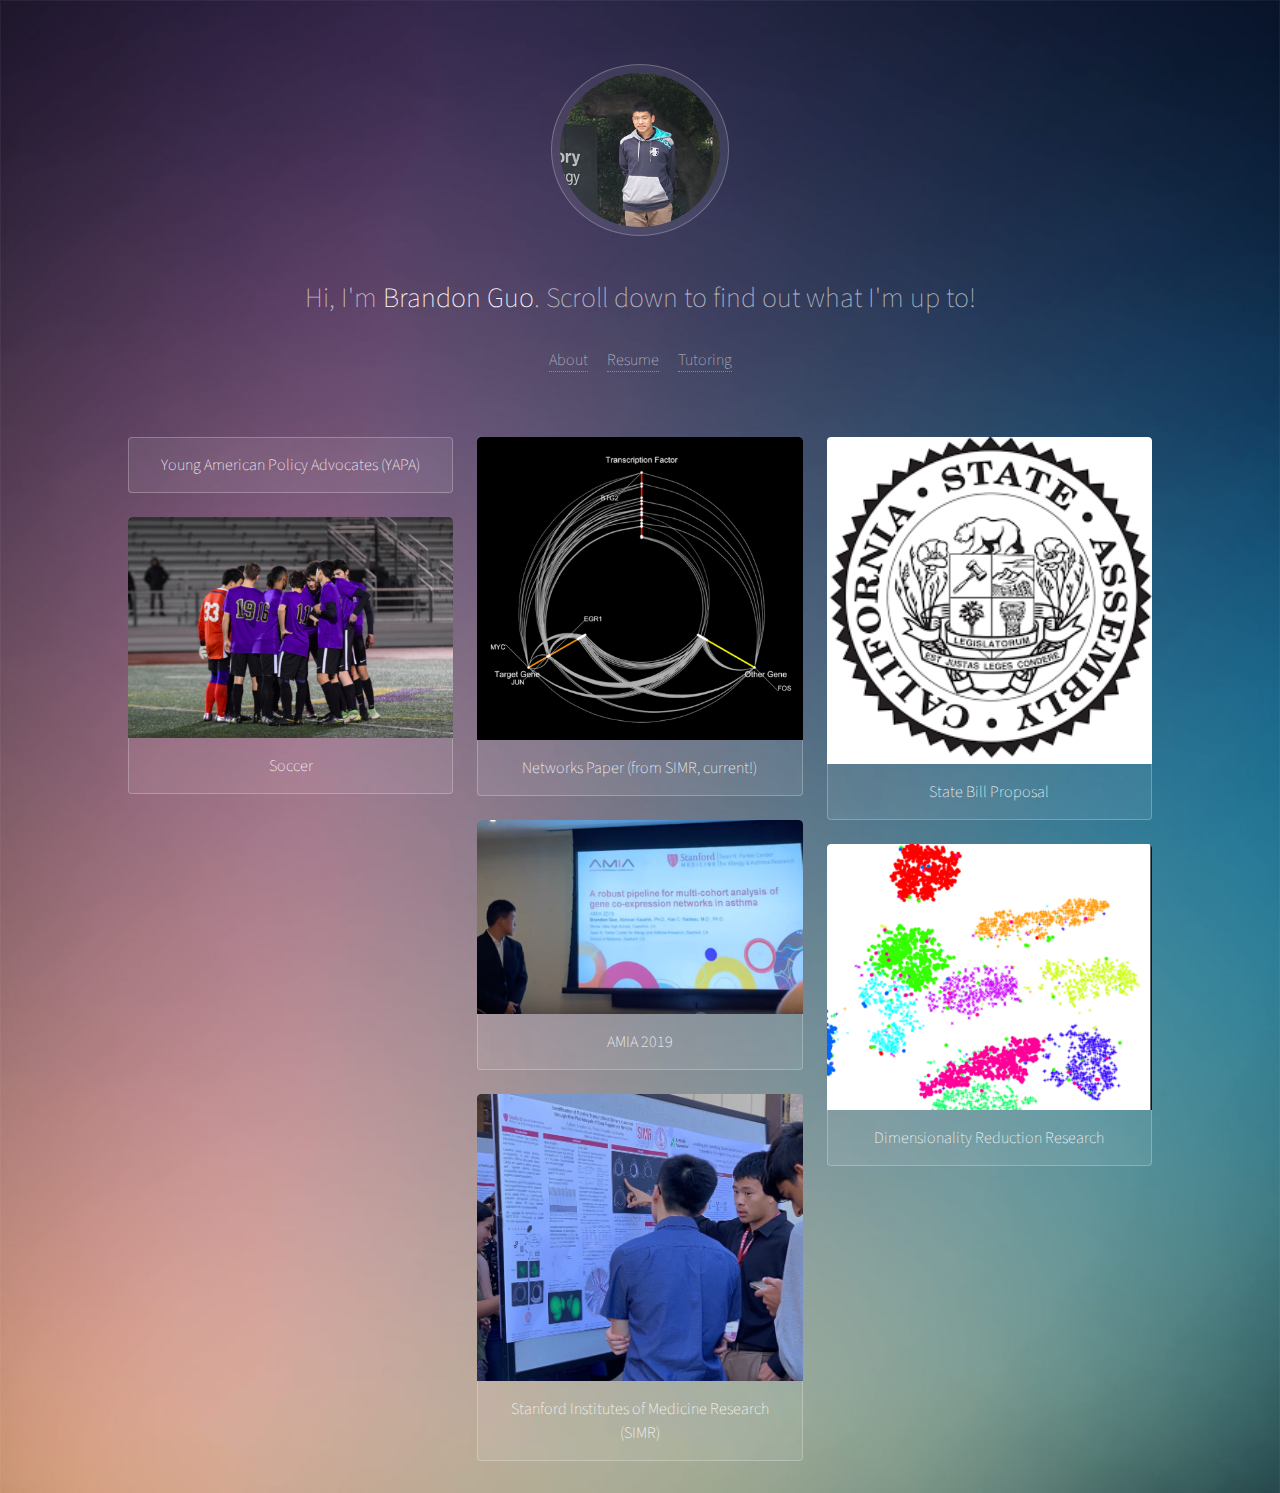
==== commit 41659f02: ",," ====
--- a/index.html
+++ b/index.html
@@ -23,7 +23,7 @@
 						<ul class="icons">
 							<li><a href="about.html" class=><span class="label">About</span></a></li>
 							<li><a href="images/resume.pdf" class=""><span class="label">Resume</span></a></li>
-							<li><a href="https://www.linkedin.com/in/brandon-guo-263528188/" class=""><span class="label">LinkedIn</span></a></li>
+							<li><a href="tutoring.html" class=""><span class="label">Tutoring</span></a></li>
 						</ul>
 					</header>
 
